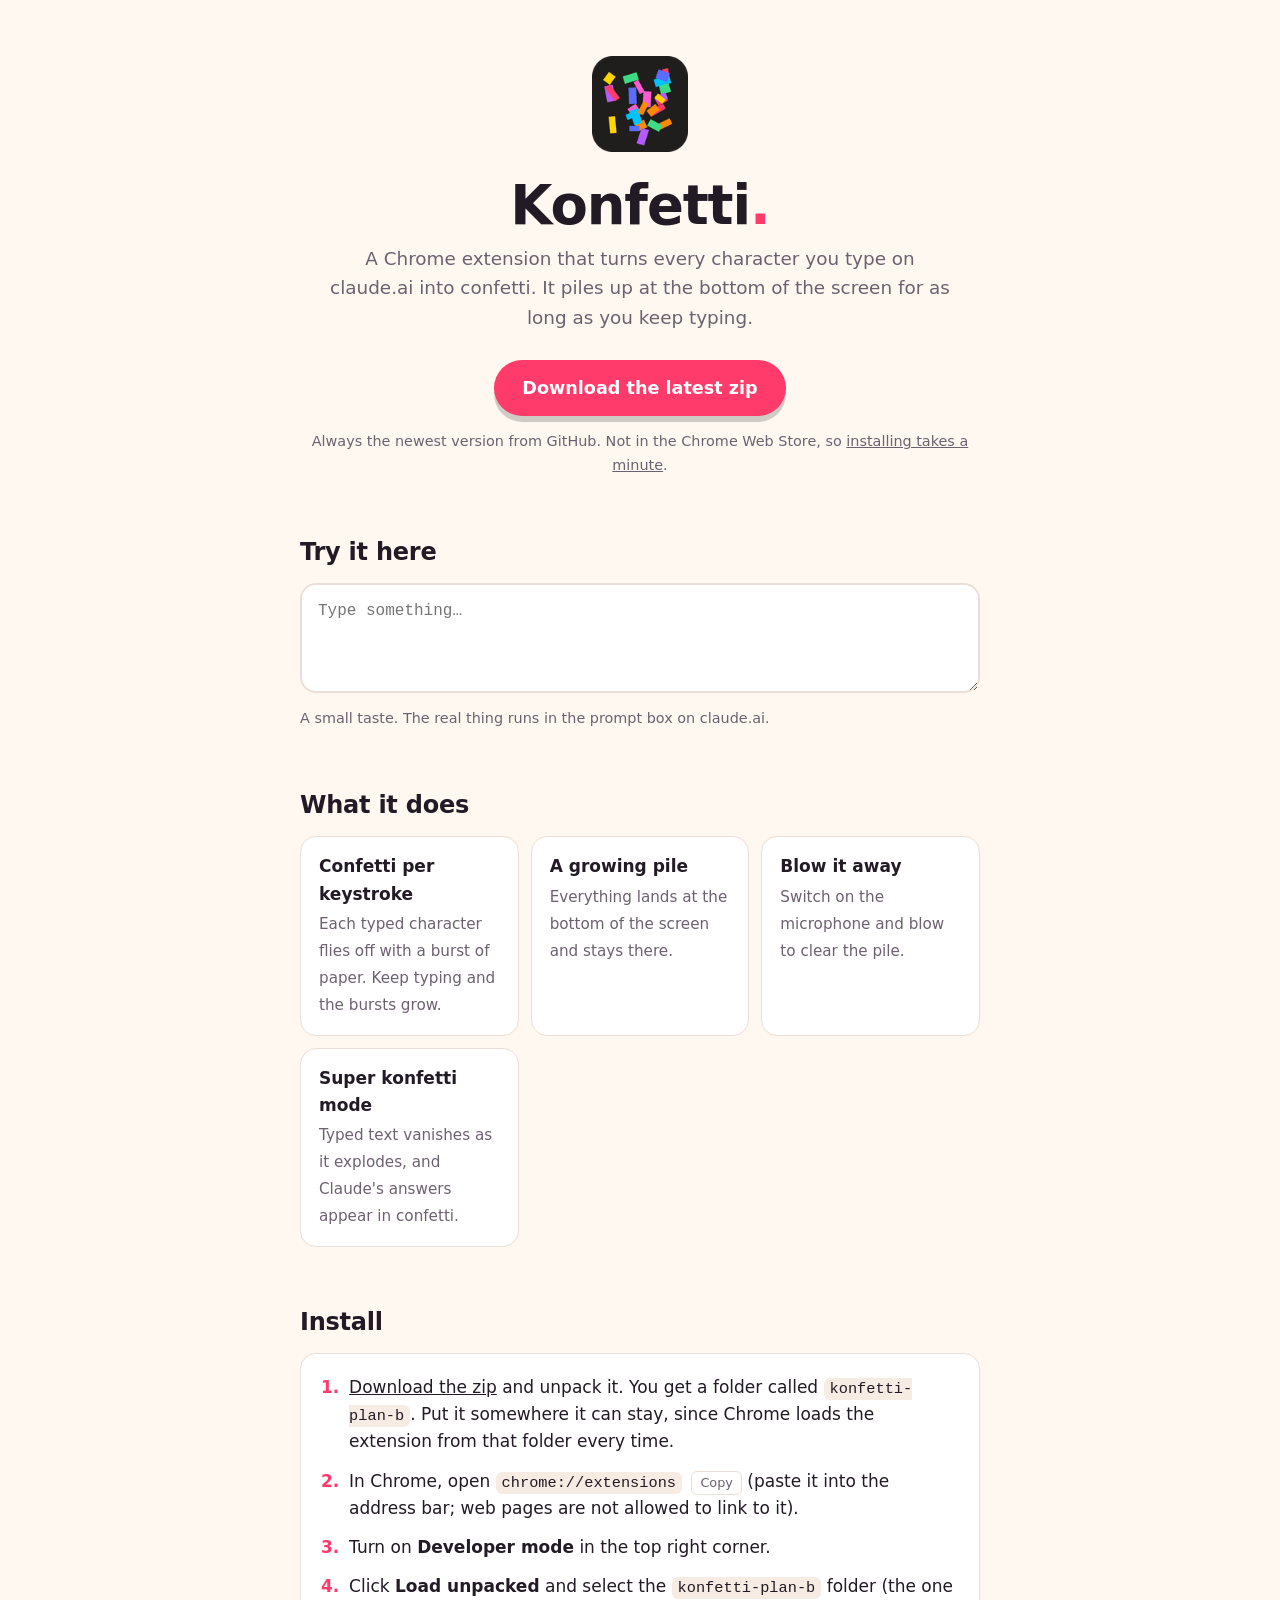
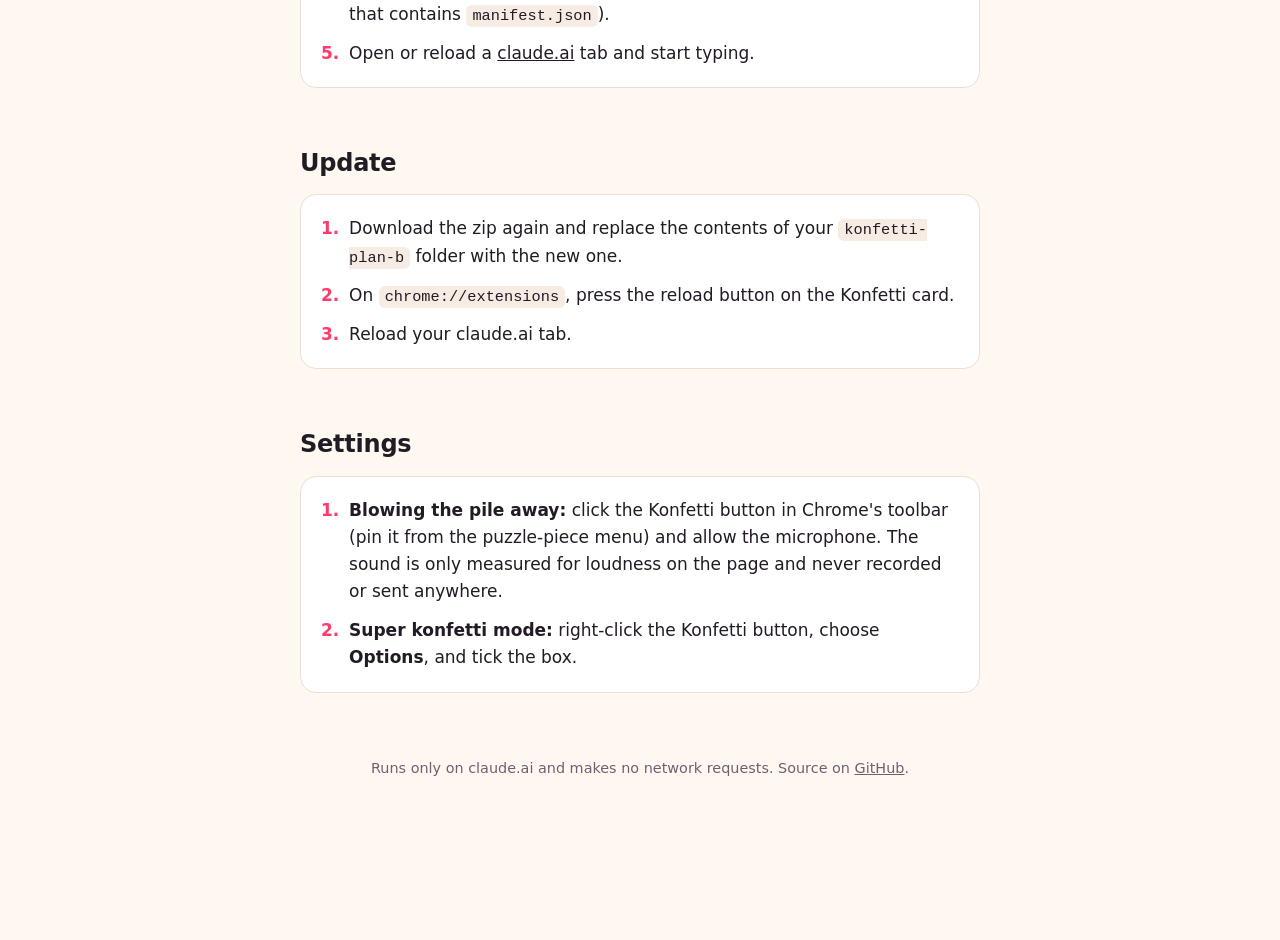
==== site/index.html @ d351d1e8 "Work in progress" ====
<!doctype html>
<html lang="en">
<head>
  <meta charset="utf-8">
  <meta name="viewport" content="width=device-width, initial-scale=1">
  <title>Konfetti – Power Mode for Claude</title>
  <meta name="description" content="A Chrome extension that turns every character you type on claude.ai into confetti.">
  <link rel="icon" href="favicon.png">
  <style>
    :root {
      --bg: #fff8f1;
      --card: #ffffff;
      --ink: #221a24;
      --muted: #6d6170;
      --line: #eadfd6;
      --accent: #ff3b6b;
      --accent-ink: #ffffff;
      --code: #f6ece3;
    }
    @media (prefers-color-scheme: dark) {
      :root {
        --bg: #17131a;
        --card: #221c26;
        --ink: #f6eef2;
        --muted: #a99dac;
        --line: #352c3a;
        --accent: #ff4f7b;
        --accent-ink: #1a0b10;
        --code: #2c2431;
      }
    }
    * { box-sizing: border-box; }
    html { scroll-behavior: smooth; }
    body {
      margin: 0;
      background: var(--bg);
      color: var(--ink);
      font: 17px/1.6 system-ui, -apple-system, "Segoe UI", Roboto, sans-serif;
    }
    main { max-width: 720px; margin: 0 auto; padding: 56px 20px 160px; }
    header { text-align: center; }
    header img { width: 96px; height: 96px; }
    h1 { font-size: clamp(2.2rem, 7vw, 3.4rem); line-height: 1.1; margin: 16px 0 8px; letter-spacing: -0.02em; }
    h1 span { color: var(--accent); }
    .lead { font-size: 1.15rem; color: var(--muted); max-width: 34em; margin: 0 auto 28px; }
    .button {
      display: inline-block;
      background: var(--accent);
      color: var(--accent-ink);
      font-weight: 700;
      font-size: 1.1rem;
      text-decoration: none;
      padding: 14px 28px;
      border-radius: 999px;
      box-shadow: 0 6px 0 rgba(0, 0, 0, 0.18);
      transition: transform 0.08s, box-shadow 0.08s;
    }
    .button:hover { transform: translateY(-1px); box-shadow: 0 7px 0 rgba(0, 0, 0, 0.18); }
    .button:active { transform: translateY(4px); box-shadow: 0 2px 0 rgba(0, 0, 0, 0.18); }
    .button:focus-visible, textarea:focus-visible, a:focus-visible { outline: 3px solid #3bc9ff; outline-offset: 3px; }
    .small { font-size: 0.9rem; color: var(--muted); margin-top: 14px; }
    a { color: inherit; }
    section { margin-top: 56px; }
    h2 { font-size: 1.5rem; margin: 0 0 12px; letter-spacing: -0.01em; }
    .card { background: var(--card); border: 1px solid var(--line); border-radius: 16px; padding: 20px 22px; }
    textarea {
      display: block;
      width: 100%;
      min-height: 110px;
      resize: vertical;
      font: 16px/1.5 ui-monospace, "SF Mono", Menlo, Consolas, monospace;
      color: var(--ink);
      background: var(--card);
      border: 2px solid var(--line);
      border-radius: 16px;
      padding: 14px 16px;
    }
    ol { margin: 0; padding-left: 1.3em; }
    ol li { margin: 0 0 12px; padding-left: 4px; }
    ol li:last-child { margin-bottom: 0; }
    ol li::marker { color: var(--accent); font-weight: 700; }
    code {
      font: 0.9em ui-monospace, "SF Mono", Menlo, Consolas, monospace;
      background: var(--code);
      padding: 2px 6px;
      border-radius: 6px;
      overflow-wrap: anywhere;
    }
    .copy {
      font: inherit;
      font-size: 0.8rem;
      color: var(--muted);
      background: none;
      border: 1px solid var(--line);
      border-radius: 6px;
      padding: 1px 8px;
      margin-left: 4px;
      cursor: pointer;
    }
    ul.features { list-style: none; margin: 0; padding: 0; display: grid; gap: 12px; grid-template-columns: repeat(auto-fit, minmax(210px, 1fr)); }
    ul.features li { background: var(--card); border: 1px solid var(--line); border-radius: 16px; padding: 16px 18px; }
    ul.features strong { display: block; margin-bottom: 2px; }
    ul.features span { color: var(--muted); font-size: 0.95rem; }
    footer { margin-top: 64px; text-align: center; color: var(--muted); font-size: 0.9rem; }
    canvas { position: fixed; inset: 0; width: 100%; height: 100%; pointer-events: none; z-index: 10; }
  </style>
</head>
<body>
  <canvas id="confetti" aria-hidden="true"></canvas>
  <main>
    <header>
      <img src="icon128.png" alt="">
      <h1>Konfetti<span>.</span></h1>
      <p class="lead">
        A Chrome extension that turns every character you type on claude.ai into
        confetti. It piles up at the bottom of the screen for as long as you keep typing.
      </p>
      <a class="button" id="download" href="https://github.com/Aventyret-Hackaton/konfetti/archive/refs/heads/plan-b.zip">
        Download the latest zip
      </a>
      <p class="small">
        Always the newest version from GitHub. Not in the Chrome Web Store, so
        <a href="#install">installing takes a minute</a>.
      </p>
    </header>

    <section aria-labelledby="try">
      <h2 id="try">Try it here</h2>
      <textarea id="demo" placeholder="Type something…" aria-label="Type here to try the confetti" spellcheck="false"></textarea>
      <p class="small">A small taste. The real thing runs in the prompt box on claude.ai.</p>
    </section>

    <section aria-labelledby="what">
      <h2 id="what">What it does</h2>
      <ul class="features">
        <li><strong>Confetti per keystroke</strong><span>Each typed character flies off with a burst of paper. Keep typing and the bursts grow.</span></li>
        <li><strong>A growing pile</strong><span>Everything lands at the bottom of the screen and stays there.</span></li>
        <li><strong>Blow it away</strong><span>Switch on the microphone and blow to clear the pile.</span></li>
        <li><strong>Super konfetti mode</strong><span>Typed text vanishes as it explodes, and Claude's answers appear in confetti.</span></li>
      </ul>
    </section>

    <section aria-labelledby="install">
      <h2 id="install">Install</h2>
      <div class="card">
        <ol>
          <li><a href="https://github.com/Aventyret-Hackaton/konfetti/archive/refs/heads/plan-b.zip">Download the zip</a> and unpack it. You get a folder called <code>konfetti-plan-b</code>. Put it somewhere it can stay, since Chrome loads the extension from that folder every time.</li>
          <li>In Chrome, open <code>chrome://extensions</code> <button class="copy" type="button" data-copy="chrome://extensions">Copy</button> (paste it into the address bar; web pages are not allowed to link to it).</li>
          <li>Turn on <strong>Developer mode</strong> in the top right corner.</li>
          <li>Click <strong>Load unpacked</strong> and select the <code>konfetti-plan-b</code> folder (the one that contains <code>manifest.json</code>).</li>
          <li>Open or reload a <a href="https://claude.ai">claude.ai</a> tab and start typing.</li>
        </ol>
      </div>
    </section>

    <section aria-labelledby="update">
      <h2 id="update">Update</h2>
      <div class="card">
        <ol>
          <li>Download the zip again and replace the contents of your <code>konfetti-plan-b</code> folder with the new one.</li>
          <li>On <code>chrome://extensions</code>, press the reload button on the Konfetti card.</li>
          <li>Reload your claude.ai tab.</li>
        </ol>
      </div>
    </section>

    <section aria-labelledby="settings">
      <h2 id="settings">Settings</h2>
      <div class="card">
        <ol>
          <li><strong>Blowing the pile away:</strong> click the Konfetti button in Chrome's toolbar (pin it from the puzzle-piece menu) and allow the microphone. The sound is only measured for loudness on the page and never recorded or sent anywhere.</li>
          <li><strong>Super konfetti mode:</strong> right-click the Konfetti button, choose <strong>Options</strong>, and tick the box.</li>
        </ol>
      </div>
    </section>

    <footer>
      Runs only on claude.ai and makes no network requests.
      Source on <a href="https://github.com/Aventyret-Hackaton/konfetti/tree/plan-b">GitHub</a>.
    </footer>
  </main>

  <script>
    // Copy buttons.
    for (const button of document.querySelectorAll('[data-copy]')) {
      button.addEventListener('click', async () => {
        try {
          await navigator.clipboard.writeText(button.dataset.copy);
          button.textContent = 'Copied';
          setTimeout(() => { button.textContent = 'Copy'; }, 1500);
        } catch (_) { /* clipboard blocked: the text is right there to select */ }
      });
    }

    // A small confetti demo (not the extension's own code).
    (() => {
      if (matchMedia('(prefers-reduced-motion: reduce)').matches) return;
      const COLORS = ['#ff3b6b', '#ffb400', '#3bc9ff', '#7c5cff', '#2ed573', '#ff7a1a'];
      const MAX = 900;
      const canvas = document.getElementById('confetti');
      const ctx = canvas.getContext('2d');
      const demo = document.getElementById('demo');
      const pieces = [];
      let W = 0, H = 0, running = false, last = 0;

      function resize() {
        const dpr = Math.min(2, devicePixelRatio || 1);
        W = innerWidth; H = innerHeight;
        canvas.width = W * dpr; canvas.height = H * dpr;
        ctx.setTransform(dpr, 0, 0, dpr, 0, 0);
        draw();
      }
      const rand = (a, b) => a + Math.random() * (b - a);

      function burst(x, y, n, glyph) {
        for (let i = 0; i < n; i++) {
          const angle = rand(-Math.PI * 0.9, -Math.PI * 0.1);
          const speed = rand(200, 620);
          pieces.push({
            x, y, vx: Math.cos(angle) * speed, vy: Math.sin(angle) * speed,
            w: rand(5, 10), h: rand(3, 6), rot: rand(0, 6.3), vr: rand(-10, 10),
            color: COLORS[(Math.random() * COLORS.length) | 0],
            floor: rand(2, 26), glyph: i === 0 ? glyph : null, resting: false,
          });
        }
        if (pieces.length > MAX) pieces.splice(0, pieces.length - MAX);
        if (!running) { running = true; last = performance.now(); requestAnimationFrame(frame); }
      }

      function frame(now) {
        const dt = Math.min(0.033, (now - last) / 1000);
        last = now;
        let moving = false;
        for (const p of pieces) {
          if (p.resting) continue;
          moving = true;
          p.vy += 1200 * dt;
          p.vx *= 1 - 0.8 * dt;
          p.x += p.vx * dt; p.y += p.vy * dt; p.rot += p.vr * dt;
          if (p.x < 4 || p.x > W - 4) { p.vx = -p.vx * 0.5; p.x = Math.max(4, Math.min(W - 4, p.x)); }
          if (p.y >= H - p.floor) { p.y = H - p.floor; p.resting = true; }
        }
        draw();
        if (moving) requestAnimationFrame(frame); else running = false;
      }

      function draw() {
        ctx.clearRect(0, 0, W, H);
        for (const p of pieces) {
          ctx.save();
          ctx.translate(p.x, p.resting ? H - p.floor : p.y);
          ctx.rotate(p.rot);
          ctx.fillStyle = p.color;
          if (p.glyph) {
            ctx.font = '700 18px ui-monospace, Menlo, Consolas, monospace';
            ctx.textAlign = 'center'; ctx.textBaseline = 'middle';
            ctx.fillText(p.glyph, 0, 0);
          } else {
            ctx.fillRect(-p.w / 2, -p.h / 2, p.w, p.h);
          }
          ctx.restore();
        }
      }

      // Roughly where the caret is: the box uses a monospace font.
      function caretPoint() {
        const r = demo.getBoundingClientRect();
        const cs = getComputedStyle(demo);
        ctx.save(); ctx.font = cs.font; const cw = ctx.measureText('M').width || 9.6; ctx.restore();
        const pad = parseFloat(cs.paddingLeft) + parseFloat(cs.borderLeftWidth);
        const lineH = parseFloat(cs.lineHeight) || 24;
        const cols = Math.max(1, Math.floor((demo.clientWidth - 2 * parseFloat(cs.paddingLeft)) / cw));
        const before = demo.value.slice(0, demo.selectionStart).split('\n');
        let row = 0;
        for (let i = 0; i < before.length - 1; i++) row += Math.max(1, Math.ceil(before[i].length / cols));
        const tail = before[before.length - 1].length;
        row += Math.floor(Math.max(0, tail - 1) / cols);
        const col = tail ? ((tail - 1) % cols) + 0.5 : 0;
        return {
          x: r.left + pad + col * cw,
          y: Math.min(r.bottom - 8, r.top + pad + (row + 0.5) * lineH - demo.scrollTop),
        };
      }

      let streak = 0, streakAt = 0;
      demo.addEventListener('input', (e) => {
        if (!e.data || !/^insert/.test(e.inputType || '')) return;
        const now = performance.now();
        if (now - streakAt > 10000) streak = 0;
        streakAt = now;
        streak = Math.min(50, streak + 1);
        const { x, y } = caretPoint();
        const ch = [...e.data].pop();
        burst(x, y, 9 + streak, ch.trim() ? ch : null);
      });

      // A little celebration on the download button.
      document.getElementById('download').addEventListener('click', (e) => {
        const r = e.currentTarget.getBoundingClientRect();
        burst(r.left + r.width / 2, r.top, 70, null);
      });

      addEventListener('resize', resize);
      resize();
    })();
  </script>
</body>
</html>
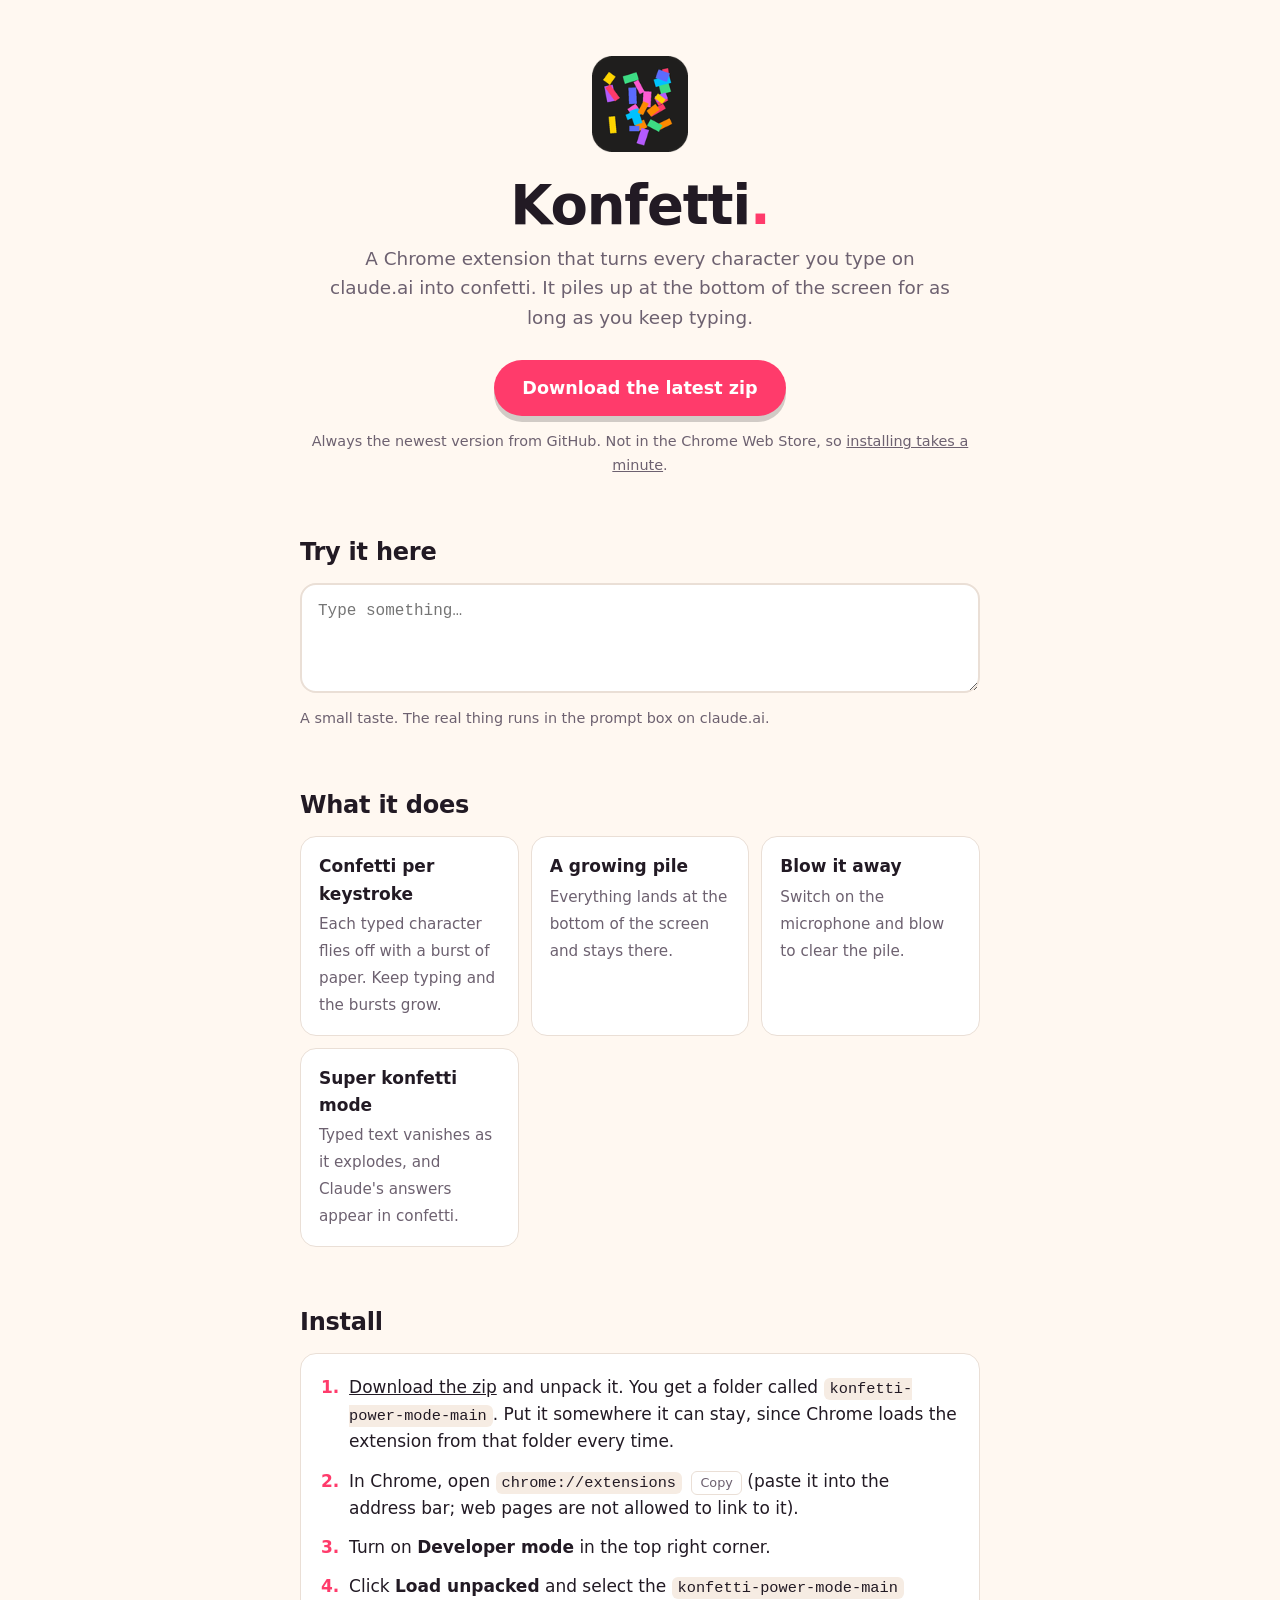
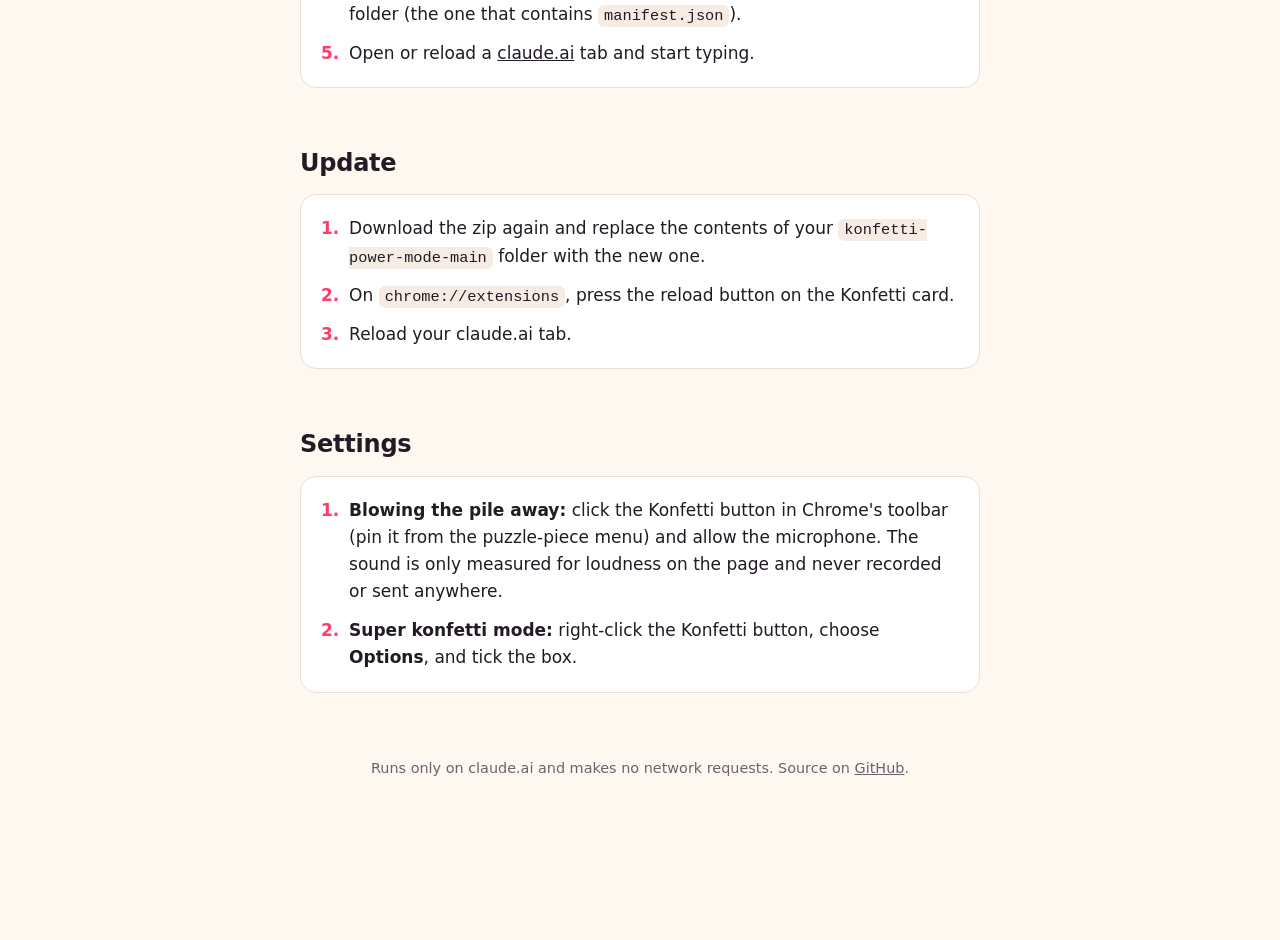
==== commit 57620c2c: "Point download and source links at konfetti-power-mode main The code moved from Aventyret-Hackaton/k" ====
--- a/site/index.html
+++ b/site/index.html
@@ -115,7 +115,7 @@
         A Chrome extension that turns every character you type on claude.ai into
         confetti. It piles up at the bottom of the screen for as long as you keep typing.
       </p>
-      <a class="button" id="download" href="https://github.com/Aventyret-Hackaton/konfetti/archive/refs/heads/plan-b.zip">
+      <a class="button" id="download" href="https://github.com/Aventyret-Hackaton/konfetti-power-mode/archive/refs/heads/main.zip">
         Download the latest zip
       </a>
       <p class="small">
@@ -144,10 +144,10 @@
       <h2 id="install">Install</h2>
       <div class="card">
         <ol>
-          <li><a href="https://github.com/Aventyret-Hackaton/konfetti/archive/refs/heads/plan-b.zip">Download the zip</a> and unpack it. You get a folder called <code>konfetti-plan-b</code>. Put it somewhere it can stay, since Chrome loads the extension from that folder every time.</li>
+          <li><a href="https://github.com/Aventyret-Hackaton/konfetti-power-mode/archive/refs/heads/main.zip">Download the zip</a> and unpack it. You get a folder called <code>konfetti-power-mode-main</code>. Put it somewhere it can stay, since Chrome loads the extension from that folder every time.</li>
           <li>In Chrome, open <code>chrome://extensions</code> <button class="copy" type="button" data-copy="chrome://extensions">Copy</button> (paste it into the address bar; web pages are not allowed to link to it).</li>
           <li>Turn on <strong>Developer mode</strong> in the top right corner.</li>
-          <li>Click <strong>Load unpacked</strong> and select the <code>konfetti-plan-b</code> folder (the one that contains <code>manifest.json</code>).</li>
+          <li>Click <strong>Load unpacked</strong> and select the <code>konfetti-power-mode-main</code> folder (the one that contains <code>manifest.json</code>).</li>
           <li>Open or reload a <a href="https://claude.ai">claude.ai</a> tab and start typing.</li>
         </ol>
       </div>
@@ -157,7 +157,7 @@
       <h2 id="update">Update</h2>
       <div class="card">
         <ol>
-          <li>Download the zip again and replace the contents of your <code>konfetti-plan-b</code> folder with the new one.</li>
+          <li>Download the zip again and replace the contents of your <code>konfetti-power-mode-main</code> folder with the new one.</li>
           <li>On <code>chrome://extensions</code>, press the reload button on the Konfetti card.</li>
           <li>Reload your claude.ai tab.</li>
         </ol>
@@ -176,7 +176,7 @@
 
     <footer>
       Runs only on claude.ai and makes no network requests.
-      Source on <a href="https://github.com/Aventyret-Hackaton/konfetti/tree/plan-b">GitHub</a>.
+      Source on <a href="https://github.com/Aventyret-Hackaton/konfetti-power-mode">GitHub</a>.
     </footer>
   </main>
 
